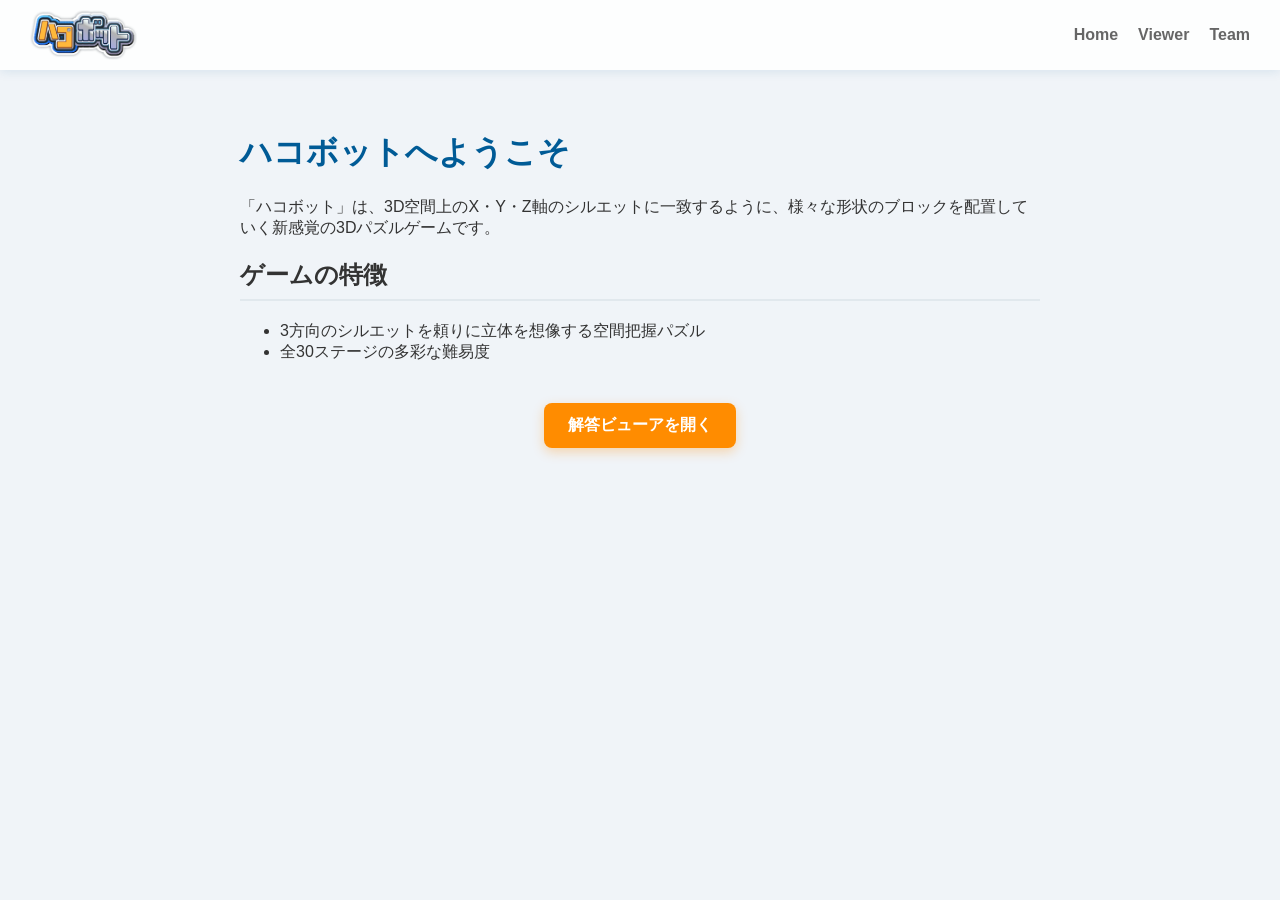
==== index.html @ b32bc6ab "initialize" ====
<!DOCTYPE html>
<html lang="ja">
<head>
    <meta charset="UTF-8">
    <meta name="viewport" content="width=device-width, initial-scale=1.0">
    <title>ハコボット - トップページ</title>
    <link rel="stylesheet" href="css/style.css">
</head>
<body>
    <header>
        <a href="index.html" class="logo">
            <img src="Assets/Images/logo.png" alt="ハコボット">
        </a>
        <nav>
            <a href="index.html">Home</a>
            <a href="viewer.html">Viewer</a>
            <a href="team.html">Team</a>
        </nav>
    </header>

    <div class="container">
        <h1>ハコボットへようこそ</h1>
        <p>「ハコボット」は、3D空間上のX・Y・Z軸のシルエットに一致するように、様々な形状のブロックを配置していく新感覚の3Dパズルゲームです。</p>
        
        <h2>ゲームの特徴</h2>
        <ul>
            <li>3方向のシルエットを頼りに立体を想像する空間把握パズル</li>
            <li>全30ステージの多彩な難易度</li>
        </ul>

        <div style="margin-top: 40px; text-align: center;">
            <a href="viewer.html" class="btn">解答ビューアを開く</a>
        </div>
    </div>
</body>
</html>
---- css/style.css ----
body {
    margin: 0;
    font-family: 'Segoe UI', Roboto, Helvetica, Arial, sans-serif;
    background-color: #F0F4F8;
    color: #333;
}

header {
    position: fixed;
    top: 0;
    width: 100%;
    height: 70px;
    background: rgba(255, 255, 255, 0.85);
    backdrop-filter: blur(10px);
    -webkit-backdrop-filter: blur(10px);
    box-shadow: 0 2px 10px rgba(0, 91, 150, 0.1);
    display: flex;
    align-items: center;
    justify-content: space-between;
    padding: 0 30px;
    box-sizing: border-box;
    z-index: 1000;
}

.logo {
    display: flex;
    align-items: center;
    text-decoration: none;
}

.logo img {
    max-height: 50px;
    width: auto;
    transition: transform 0.2s ease;
}

.logo:hover img {
    transform: scale(1.05);
}

nav {
    display: flex;
    align-items: center;
}

nav a {
    text-decoration: none;
    color: #666;
    font-weight: 600;
    margin-left: 20px;
    transition: color 0.2s;
}

nav a:hover {
    color: #FF8C00;
}

.container {
    padding: 110px 30px 40px; 
    max-width: 800px;
    margin: 0 auto;
}

h1 { color: #005B96; }
h2 { color: #333; border-bottom: 2px solid #E1E8ED; padding-bottom: 8px; }

.btn {
    display: inline-block;
    padding: 12px 24px;
    background-color: #FF8C00;
    color: white;
    text-decoration: none;
    border-radius: 8px;
    font-weight: bold;
    box-shadow: 0 4px 12px rgba(255, 140, 0, 0.3);
    transition: all 0.2s ease;
}
.btn:hover {
    background-color: #FF9F2A;
    transform: translateY(-2px);
    box-shadow: 0 6px 16px rgba(255, 140, 0, 0.4);
}

@media (max-width: 768px) {
    header {
        height: auto;
        padding: 10px 15px;
        flex-direction: column;
        gap: 10px;
    }
    .logo img {
        max-height: 45px;
    }
    nav {
        width: 100%;
        justify-content: center;
        gap: 15px;
    }
    nav a {
        margin-left: 0;
        font-size: 0.95rem;
    }
    .container {
        padding: 120px 20px 30px;
    }
    h1 {
        font-size: 1.5rem;
    }
}
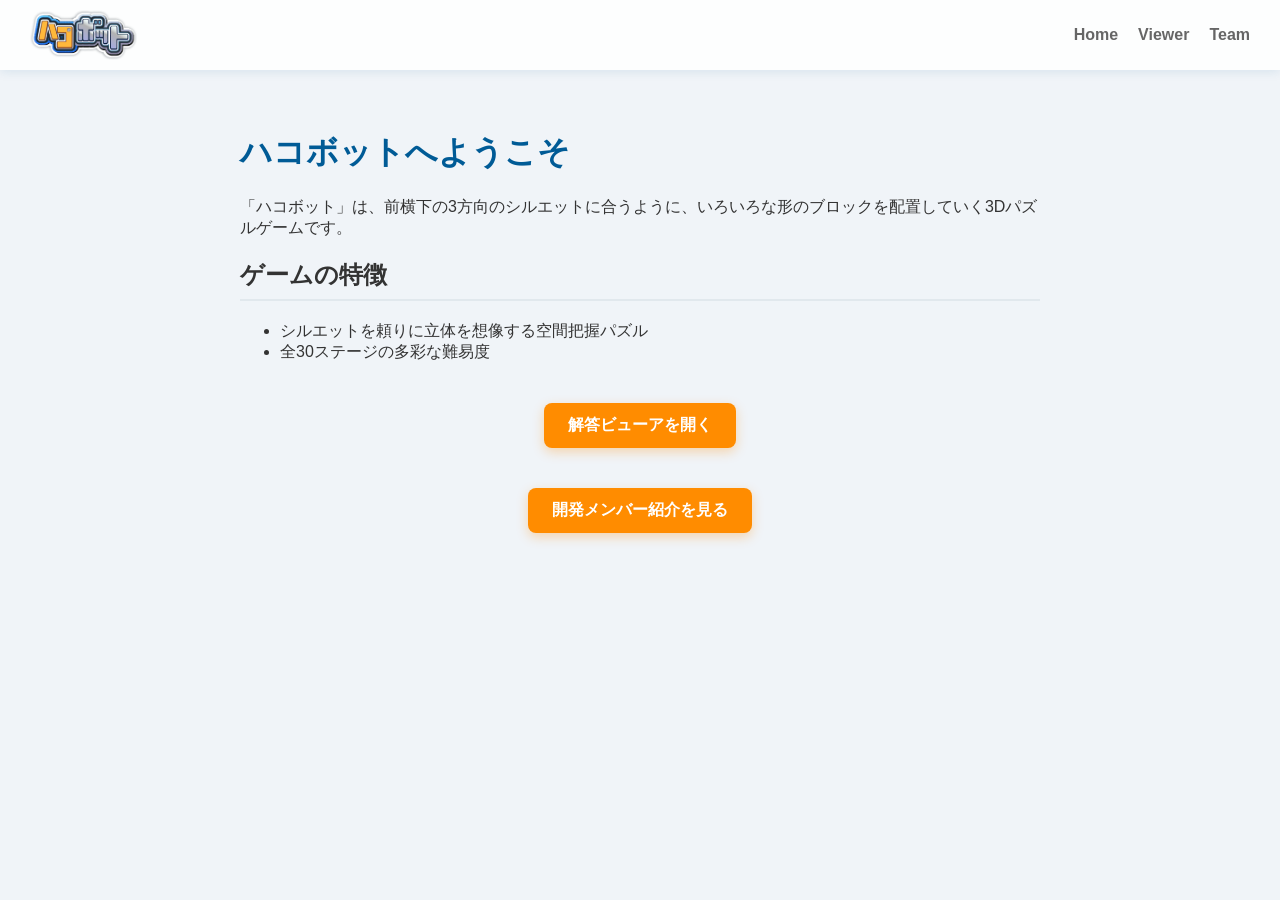
==== commit d8707a49: "テキスト変更" ====
--- a/index.html
+++ b/index.html
@@ -20,17 +20,21 @@
 
     <div class="container">
         <h1>ハコボットへようこそ</h1>
-        <p>「ハコボット」は、3D空間上のX・Y・Z軸のシルエットに一致するように、様々な形状のブロックを配置していく新感覚の3Dパズルゲームです。</p>
+        <p>「ハコボット」は、前横下の3方向のシルエットに合うように、いろいろな形のブロックを配置していく3Dパズルゲームです。</p>
         
         <h2>ゲームの特徴</h2>
         <ul>
-            <li>3方向のシルエットを頼りに立体を想像する空間把握パズル</li>
+            <li>シルエットを頼りに立体を想像する空間把握パズル</li>
             <li>全30ステージの多彩な難易度</li>
         </ul>
 
         <div style="margin-top: 40px; text-align: center;">
             <a href="viewer.html" class="btn">解答ビューアを開く</a>
         </div>
+
+        <div style="margin-top: 40px; text-align: center;">
+            <a href="team.html" class="btn">開発メンバー紹介を見る</a>
+        </div>
     </div>
 </body>
 </html>
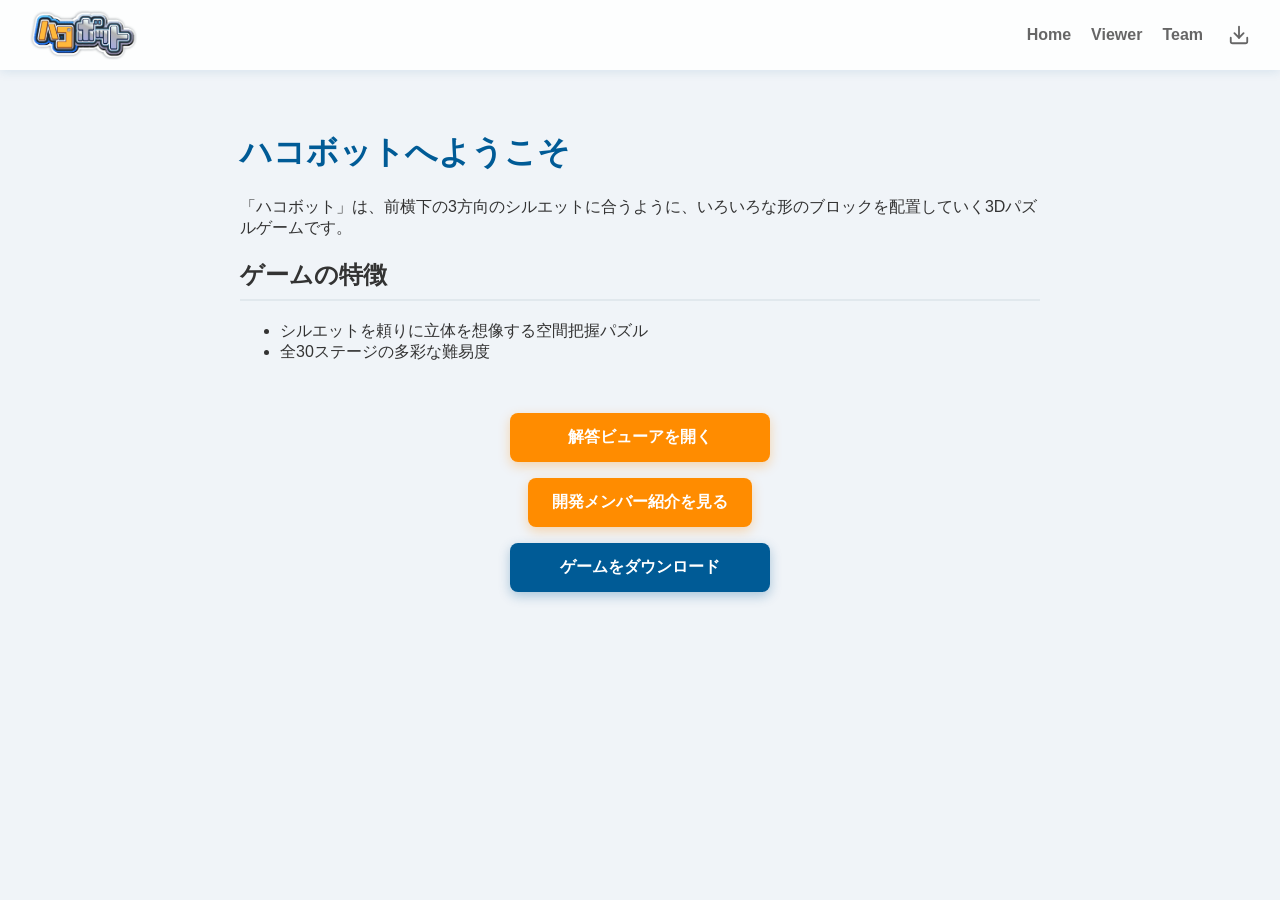
==== commit 124e08f2: "ダウンロードボタンを追加" ====
--- a/index.html
+++ b/index.html
@@ -15,6 +15,13 @@
             <a href="index.html">Home</a>
             <a href="viewer.html">Viewer</a>
             <a href="team.html">Team</a>
+            <a href="https://github.com/HEW209/HakoBotWeb/releases/download/v1.0.0/default.zip" class="nav-icon" title="ゲームをダウンロード">
+                <svg xmlns="http://www.w3.org/2000/svg" width="22" height="22" viewBox="0 0 24 24" fill="none" stroke="currentColor" stroke-width="2" stroke-linecap="round" stroke-linejoin="round">
+                    <path d="M21 15v4a2 2 0 0 1-2 2H5a2 2 0 0 1-2-2v-4"></path>
+                    <polyline points="7 10 12 15 17 10"></polyline>
+                    <line x1="12" y1="15" x2="12" y2="3"></line>
+                </svg>
+            </a>
         </nav>
     </header>
 
@@ -28,12 +35,10 @@
             <li>全30ステージの多彩な難易度</li>
         </ul>
 
-        <div style="margin-top: 40px; text-align: center;">
-            <a href="viewer.html" class="btn">解答ビューアを開く</a>
-        </div>
-
-        <div style="margin-top: 40px; text-align: center;">
+        <div style="margin-top: 50px; display: flex; flex-direction: column; align-items: center; gap: 16px;">
+            <a href="viewer.html" class="btn" style="width: 260px;">解答ビューアを開く</a>
             <a href="team.html" class="btn">開発メンバー紹介を見る</a>
+            <a href="https://github.com/HEW209/HakoBotWeb/releases/download/v1.0.0/default.zip" class="btn btn-dl" style="width: 260px;">ゲームをダウンロード</a>
         </div>
     </div>
 </body>
--- a/css/style.css
+++ b/css/style.css
@@ -9,7 +9,7 @@
     position: fixed;
     top: 0;
     width: 100%;
-    height: 70px;
+    height: 70px; 
     background: rgba(255, 255, 255, 0.85);
     backdrop-filter: blur(10px);
     -webkit-backdrop-filter: blur(10px);
@@ -29,7 +29,7 @@
 }
 
 .logo img {
-    max-height: 50px;
+    max-height: 50px; 
     width: auto;
     transition: transform 0.2s ease;
 }
@@ -55,6 +55,19 @@
     color: #FF8C00;
 }
 
+nav a.nav-icon {
+    display: flex;
+    align-items: center;
+    margin-left: 25px;
+    color: #666;
+    transition: color 0.2s, transform 0.2s;
+}
+
+nav a.nav-icon:hover {
+    color: #FF8C00;
+    transform: translateY(-2px);
+}
+
 .container {
     padding: 110px 30px 40px; 
     max-width: 800px;
@@ -66,7 +79,7 @@
 
 .btn {
     display: inline-block;
-    padding: 12px 24px;
+    padding: 14px 24px;
     background-color: #FF8C00;
     color: white;
     text-decoration: none;
@@ -74,6 +87,8 @@
     font-weight: bold;
     box-shadow: 0 4px 12px rgba(255, 140, 0, 0.3);
     transition: all 0.2s ease;
+    text-align: center;
+    box-sizing: border-box;
 }
 .btn:hover {
     background-color: #FF9F2A;
@@ -81,27 +96,40 @@
     box-shadow: 0 6px 16px rgba(255, 140, 0, 0.4);
 }
 
+.btn-dl {
+    background-color: #005B96;
+    box-shadow: 0 4px 12px rgba(0, 91, 150, 0.3);
+}
+.btn-dl:hover {
+    background-color: #004A7A;
+    box-shadow: 0 6px 16px rgba(0, 91, 150, 0.4);
+}
+
 @media (max-width: 768px) {
     header {
         height: auto;
         padding: 10px 15px;
-        flex-direction: column;
+        flex-direction: column; 
         gap: 10px;
     }
     .logo img {
-        max-height: 45px;
+        max-height: 45px; 
     }
     nav {
         width: 100%;
         justify-content: center;
         gap: 15px;
+        flex-wrap: wrap; 
     }
     nav a {
         margin-left: 0;
-        font-size: 0.95rem;
+        font-size: 0.9rem; 
+    }
+    nav a.nav-icon {
+        margin-left: 0;
     }
     .container {
-        padding: 120px 20px 30px;
+        padding: 120px 20px 30px; 
     }
     h1 {
         font-size: 1.5rem;
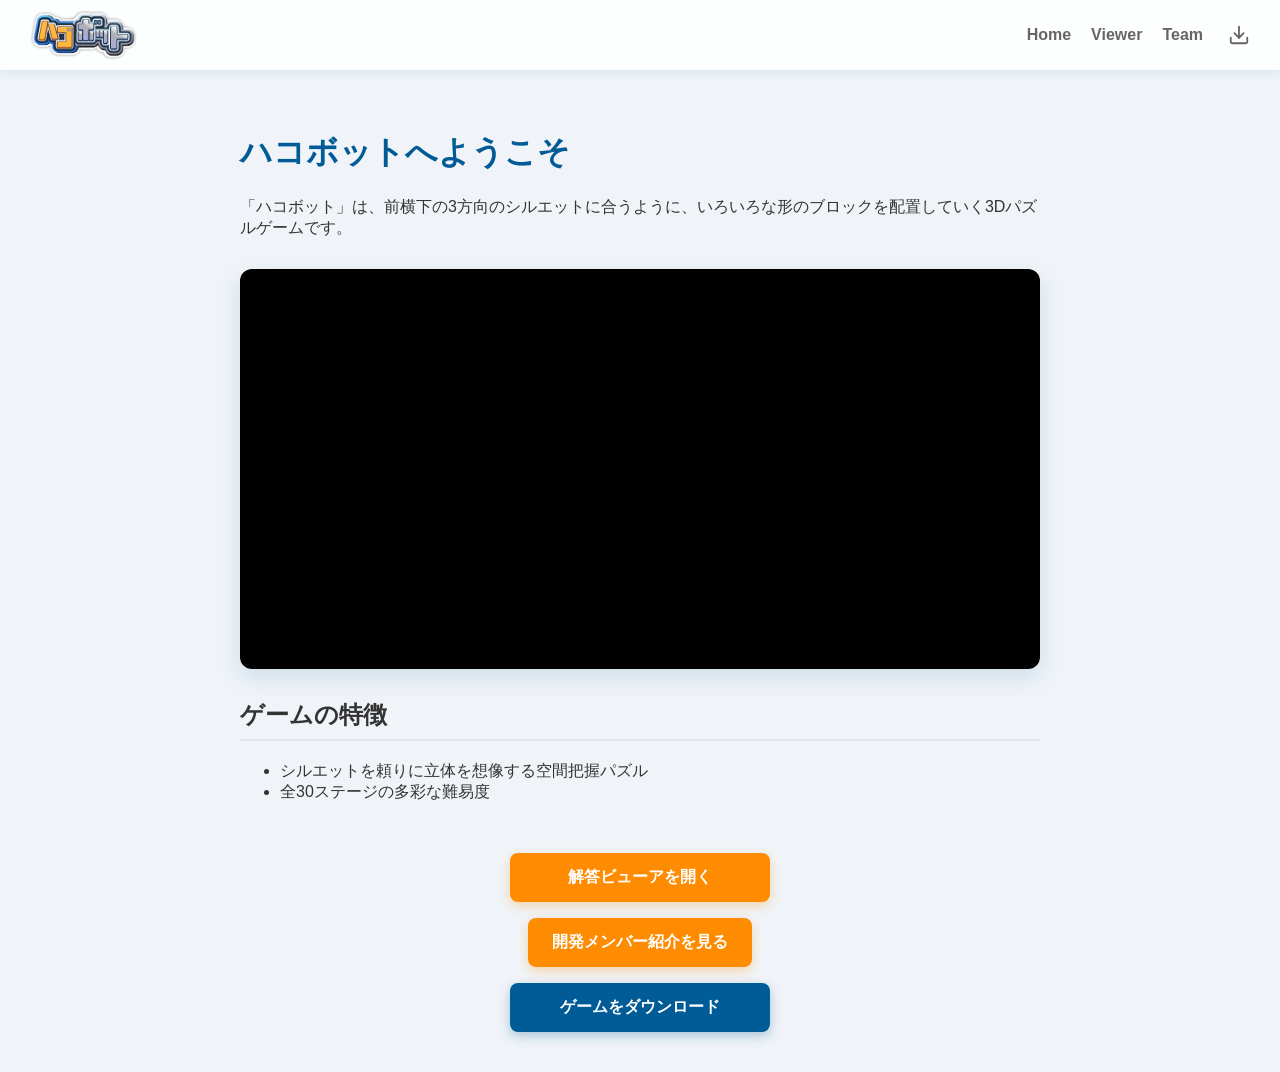
==== commit 5f005c42: "動画を追加" ====
--- a/index.html
+++ b/index.html
@@ -15,7 +15,7 @@
             <a href="index.html">Home</a>
             <a href="viewer.html">Viewer</a>
             <a href="team.html">Team</a>
-            <a href="https://github.com/HEW209/HakoBotWeb/releases/download/v1.0.0/default.zip" class="nav-icon" title="ゲームをダウンロード">
+            <a href="https://github.com/HEW209/HakoBotWeb/releases/download/v1.0.0/HakoBot_v1.0.0.zip" class="nav-icon" title="ゲームをダウンロード">
                 <svg xmlns="http://www.w3.org/2000/svg" width="22" height="22" viewBox="0 0 24 24" fill="none" stroke="currentColor" stroke-width="2" stroke-linecap="round" stroke-linejoin="round">
                     <path d="M21 15v4a2 2 0 0 1-2 2H5a2 2 0 0 1-2-2v-4"></path>
                     <polyline points="7 10 12 15 17 10"></polyline>
@@ -28,6 +28,10 @@
     <div class="container">
         <h1>ハコボットへようこそ</h1>
         <p>「ハコボット」は、前横下の3方向のシルエットに合うように、いろいろな形のブロックを配置していく3Dパズルゲームです。</p>
+
+        <div class="video-wrapper">
+            <video src="Assets/Videos/trailer.mp4" autoplay loop muted playsinline></video>
+        </div>
         
         <h2>ゲームの特徴</h2>
         <ul>
@@ -38,7 +42,7 @@
         <div style="margin-top: 50px; display: flex; flex-direction: column; align-items: center; gap: 16px;">
             <a href="viewer.html" class="btn" style="width: 260px;">解答ビューアを開く</a>
             <a href="team.html" class="btn">開発メンバー紹介を見る</a>
-            <a href="https://github.com/HEW209/HakoBotWeb/releases/download/v1.0.0/default.zip" class="btn btn-dl" style="width: 260px;">ゲームをダウンロード</a>
+            <a href="https://github.com/HEW209/HakoBotWeb/releases/download/v1.0.0/HakoBot_v1.0.0.zip" class="btn btn-dl" style="width: 260px;">ゲームをダウンロード</a>
         </div>
     </div>
 </body>
--- a/css/style.css
+++ b/css/style.css
@@ -105,6 +105,20 @@
     box-shadow: 0 6px 16px rgba(0, 91, 150, 0.4);
 }
 
+.video-wrapper {
+    margin: 30px 0;
+    border-radius: 12px;
+    overflow: hidden;
+    box-shadow: 0 8px 24px rgba(0, 91, 150, 0.15);
+    background-color: #000; /* 読み込み前の背景色 */
+}
+
+.video-wrapper video {
+    width: 100%;
+    height: auto;
+    display: block;
+}
+
 @media (max-width: 768px) {
     header {
         height: auto;
